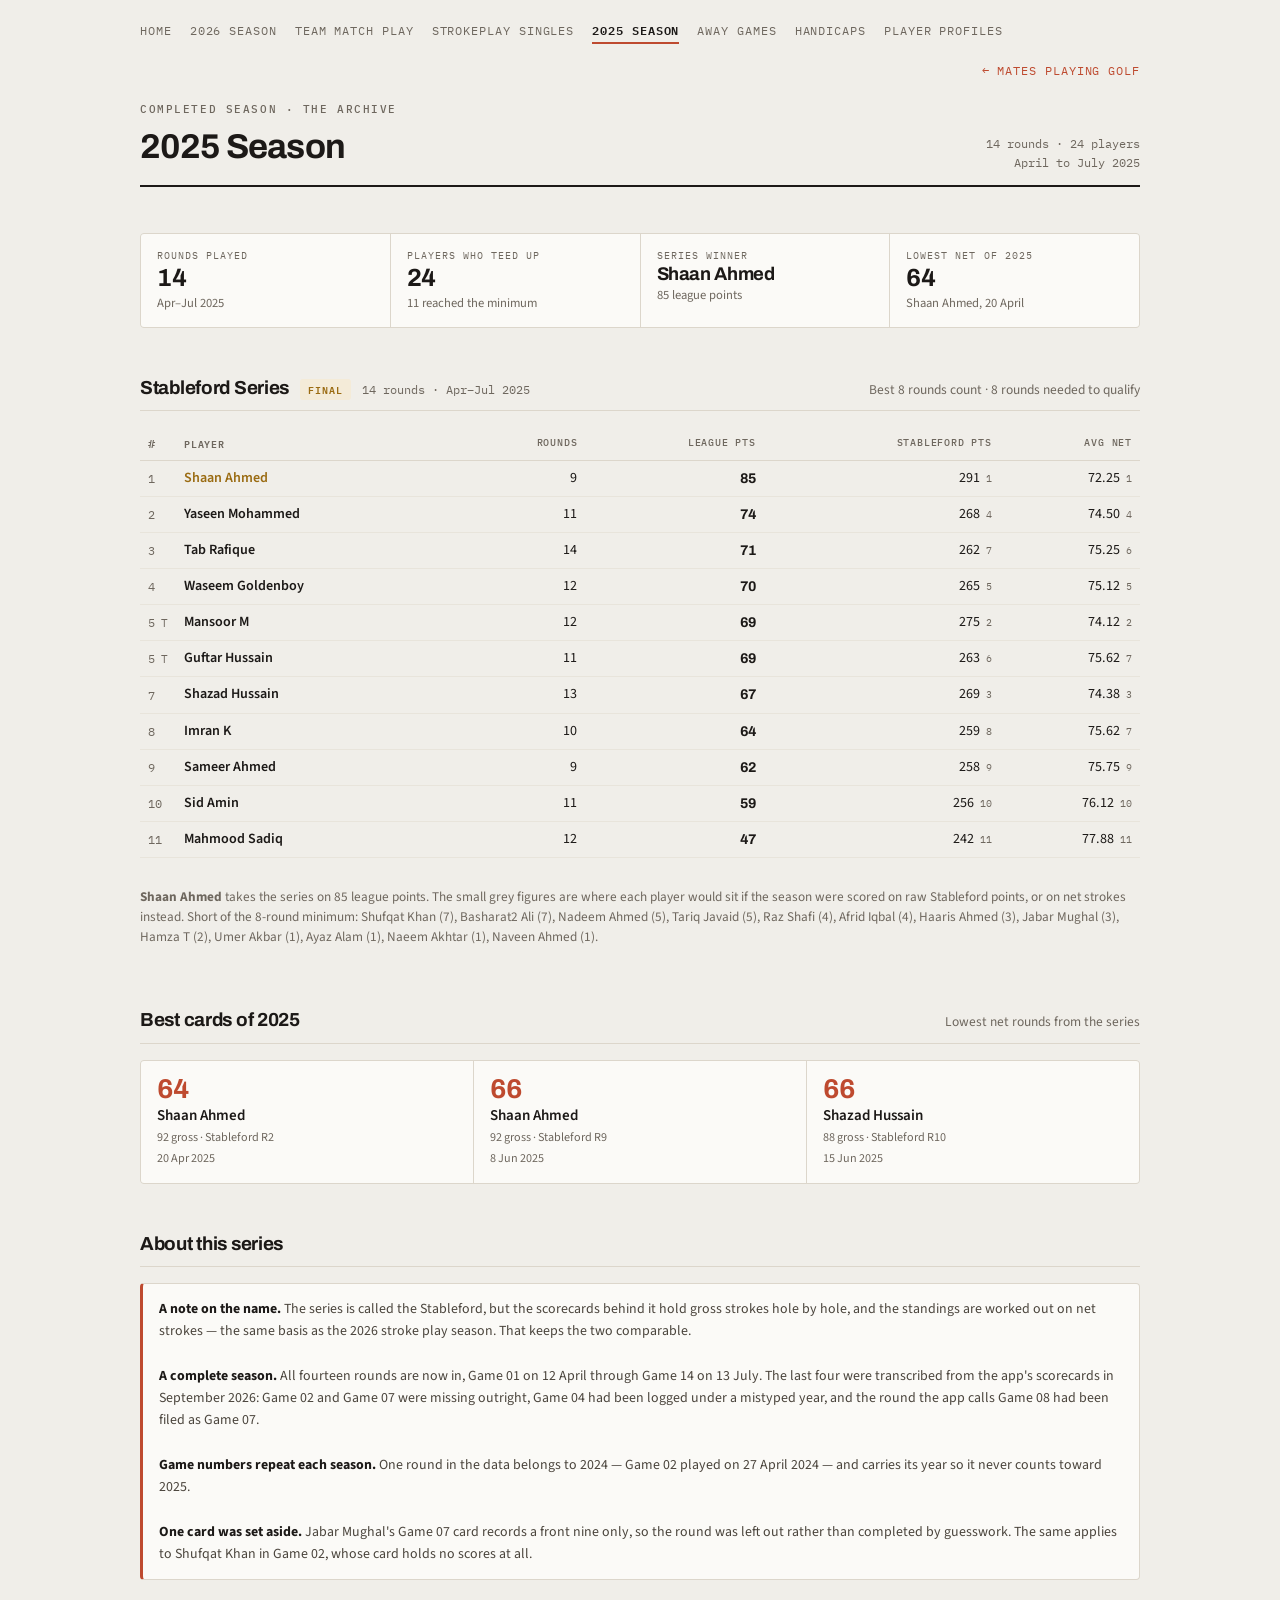
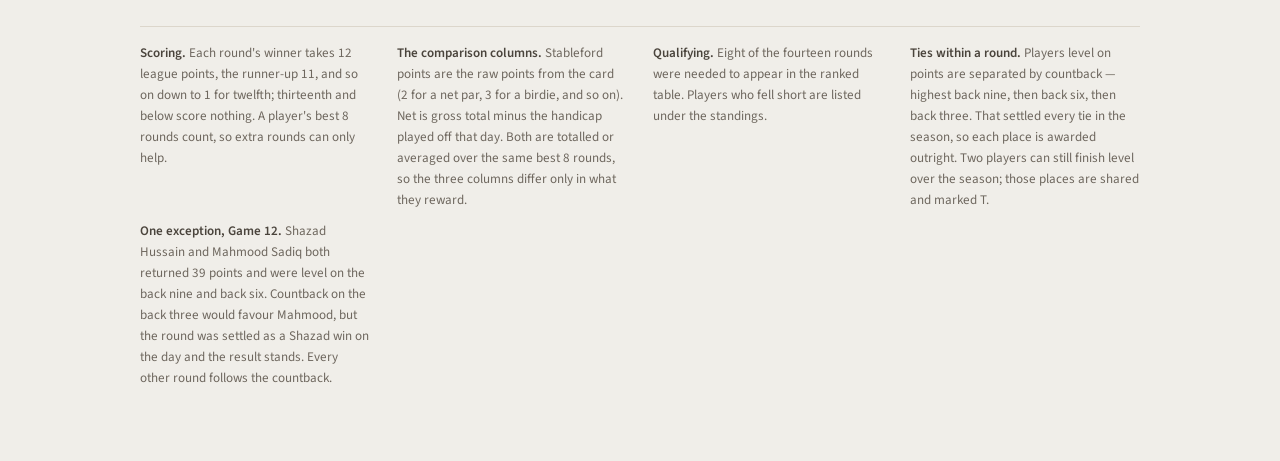
==== 2025season.html @ 140fae5c "Yaseen 12, Shufqat 21 (24 matches) -- deleted Waseem v Gaff, was 27-1 (Waseem)" ====
<!doctype html>
<html lang="en">
<head>
<meta charset="utf-8">
<meta name="viewport" content="width=device-width,initial-scale=1">
<title>2025 Season</title>
<meta name="description" content="The 2025 Stableford series - final standings from 14 rounds, April to July 2025.">
<link rel="stylesheet" href="https://fonts.googleapis.com/css2?family=Archivo:wght@500;600;700;800&family=IBM+Plex+Mono:wght@400;500;600&family=Source+Sans+3:wght@400;500;600;700&display=swap">
<link rel="stylesheet" href="style.css?v=6643a552">
<link rel="icon" href="favicon-32.png?v=7d5e942c" sizes="32x32" type="image/png">
<link rel="icon" href="favicon-16.png?v=1fc5ad18" sizes="16x16" type="image/png">
<link rel="apple-touch-icon" href="apple-touch-icon.png?v=20639bb8">
</head>
<body>
<div class="page">

  <nav class="sitenav">
    <a href="index.html">Home</a>
    <a href="season.html">2026 season</a>
    <a href="matchplay.html">Team match play</a>
    <a href="strokeplay2026.html">Strokeplay Singles</a>
    <a href="2025season.html" aria-current="page">2025 season</a>
    <a href="awaygames.html">Away games</a>
    <a href="handicaps.html">Handicaps</a>
    <a href="profiles.html">Player profiles</a>
    <a class="back" target="_top" href="https://sites.google.com/view/mpgolf">&larr; Mates Playing Golf</a>
  </nav>

  <header class="masthead">
    <div>
      <div class="eyebrow">Completed season &middot; the archive</div>
      <h1>2025 Season</h1>
    </div>
    <div class="stamp">14 rounds &middot; 24 players<br>April to July 2025</div>
  </header>

  <div class="strip">
    <div class="stat"><span class="k">Rounds played</span><span class="v num">14</span><span class="sub">Apr&ndash;Jul 2025</span></div>
    <div class="stat"><span class="k">Players who teed up</span><span class="v num" id="sPlayed">0</span><span class="sub" id="sQual"></span></div>
    <div class="stat"><span class="k">Series winner</span><span class="v num" id="sWinner" style="font-size:1.15rem">&mdash;</span><span class="sub" id="sWinAvg"></span></div>
    <div class="stat"><span class="k">Lowest net of 2025</span><span class="v num">64</span><span class="sub">Shaan Ahmed, 20 April</span></div>
  </div>

  <section>
    <div class="head">
      <div class="head-l">
        <h2>Stableford Series</h2>
        <span class="chip done">Final</span>
        <span class="when">14 rounds &middot; Apr&ndash;Jul 2025</span>
      </div>
      <p>Best 8 rounds count &middot; 8 rounds needed to qualify</p>
    </div>
    <div class="t-scroll"><table id="stableford"></table></div>
    <p class="after" id="sfNote"></p>
  </section>

  <section>
    <div class="head">
      <div class="head-l"><h2>Best cards of 2025</h2></div>
      <p>Lowest net rounds from the series</p>
    </div>
    <div class="cards" id="best2025"></div>
  </section>

  <section>
    <div class="head">
      <div class="head-l"><h2>About this series</h2></div>
    </div>
    <div class="note">
      <b>A note on the name.</b> The series is called the Stableford, but the scorecards behind it
      hold gross strokes hole by hole, and the standings are worked out on net strokes &mdash; the same
      basis as the 2026 stroke play season. That keeps the two comparable.
      <br><br>
      <b>A complete season.</b> All fourteen rounds are now in, Game 01 on 12 April through Game 14
      on 13 July. The last four were transcribed from the app's scorecards in September 2026:
      Game 02 and Game 07 were missing outright, Game 04 had been logged under a mistyped year, and
      the round the app calls Game 08 had been filed as Game 07.
      <br><br>
      <b>Game numbers repeat each season.</b> One round in the data belongs to 2024 &mdash; Game 02
      played on 27 April 2024 &mdash; and carries its year so it never counts toward 2025.
      <br><br>
      <b>One card was set aside.</b> Jabar Mughal's Game 07 card records a front nine only, so the
      round was left out rather than completed by guesswork. The same applies to Shufqat Khan in
      Game 02, whose card holds no scores at all.
    </div>
  </section>

  <footer>
    <div><b>Scoring.</b> Each round's winner takes 12 league points, the runner-up 11, and so on down to 1 for twelfth; thirteenth and below score nothing. A player's best 8 rounds count, so extra rounds can only help.</div>
    <div><b>The comparison columns.</b> Stableford points are the raw points from the card (2 for a net par, 3 for a birdie, and so on). Net is gross total minus the handicap played off that day. Both are totalled or averaged over the same best 8 rounds, so the three columns differ only in what they reward.</div>
    <div><b>Qualifying.</b> Eight of the fourteen rounds were needed to appear in the ranked table. Players who fell short are listed under the standings.</div>
    <div><b>Ties within a round.</b> Players level on points are separated by countback &mdash; highest back nine, then back six, then back three. That settled every tie in the season, so each place is awarded outright. Two players can still finish level over the season; those places are shared and marked T.</div>
    <div><b>One exception, Game 12.</b> Shazad Hussain and Mahmood Sadiq both returned 39 points and were level on the back nine and back six. Countback on the back three would favour Mahmood, but the round was settled as a Shazad win on the day and the result stands. Every other round follows the countback.</div>
  </footer>
</div>

<script src="data.js?v=4322b014"></script>
<script>

  /* ---------- Stableford series standings ---------- */
  (function(){
    // rank the two comparison columns so each player's placing under every
    // basis is visible at a glance
    function rankMap(idx, better){
      const sorted = [...STABLEFORD].sort((a,b) => better(a[idx], b[idx]));
      const m = new Map(); let rank = 0, prev = null;
      sorted.forEach((r,i) => {
        if (prev === null || r[idx] !== prev) rank = i + 1;
        prev = r[idx]; m.set(r[1], rank);
      });
      return m;
    }
    const sfRank  = rankMap(4, (a,b) => b - a);   // more Stableford points is better
    const netRank = rankMap(5, (a,b) => a - b);   // lower net average is better
    const ranks = STABLEFORD.map(r => r[0]);

    document.getElementById('stableford').innerHTML =
      `<thead><tr><th class="rk">#</th><th class="nm">Player</th><th>Rounds</th>
        <th>League pts</th><th>Stableford pts</th><th>Avg net</th></tr></thead><tbody>` +
      STABLEFORD.map(r => `<tr class="${r[0] === 1 ? 'win' : ''}">
          <td class="rk">${r[0]}${ranks.filter(x => x === r[0]).length > 1 ? '<span class="tie">T</span>' : ''}</td>
          <td class="nm">${r[1]}</td>
          <td>${r[2]}</td>
          <td class="key">${r[3]}</td>
          <td>${r[4]}<span class="mini">${sfRank.get(r[1])}</span></td>
          <td>${r[5].toFixed(2)}<span class="mini">${netRank.get(r[1])}</span></td>
        </tr>`).join('') + `</tbody>`;

    document.getElementById('sfNote').innerHTML =
      `<b>${STABLEFORD[0][1]}</b> takes the series on ${STABLEFORD[0][3]} league points. ` +
      `The small grey figures are where each player would sit if the season were scored on raw ` +
      `Stableford points, or on net strokes instead. ` +
      `Short of the 8-round minimum: ` + SF_UNRANKED.map(u => `${u[0]} (${u[1]})`).join(', ') + '.';

    document.getElementById('sPlayed').textContent = STABLEFORD.length + SF_UNRANKED.length;
    document.getElementById('sQual').textContent = `${STABLEFORD.length} reached the minimum`;
    document.getElementById('sWinner').textContent = STABLEFORD[0][1];
    document.getElementById('sWinAvg').textContent = STABLEFORD[0][3] + ' league points';
  })();

  /* ---------- best cards from 2025 only ---------- */
  document.getElementById('best2025').innerHTML = BEST
    .filter(r => r[4].endsWith('2025'))
    .map(([p,net,gross,ev,d]) => `
      <div class="card">
        <span class="net num">${net}</span>
        <span class="who">${p}</span>
        <span class="meta">${gross} gross &middot; ${ev}</span>
        <span class="meta">${d}</span>
      </div>`).join('');
</script>
<script src="fresh.js?v=aaacb79a"></script>
</body>
</html>
---- style.css ----
/* ============================================================
   Golf Society 2026 — shared styles for every page
   ============================================================ */

:root{
  --ground:#F0EEE9;
  --surface:#FBFAF7;
  --surface-sunk:#E7E4DD;
  --border:#DCD6CB;
  --hairline:#E8E4DB;
  --ink:#1C1917;
  --ink-2:#4A443C;
  --muted:#6E675E;
  --accent:#BE4A2F;
  --accent-wash:#F6E6E0;
  --gold:#9A6B12;
  --gold-wash:#F4EBD8;
  --live:#1B6B4C;
  --live-wash:#E2EFE8;
  --teamA:#BE4A2F;
  --teamA-wash:#F6E6E0;
  --teamB:#1160B8;
  --teamB-wash:#E1EAF7;
  --grid-open:#EDEAE3;
}
@media (prefers-color-scheme: dark){
  :root:not([data-theme="light"]){
    --ground:#14171A; --surface:#1B1F23; --surface-sunk:#22272C;
    --border:#2E353B; --hairline:#262C31;
    --ink:#E8E6E1; --ink-2:#BDBAB4; --muted:#949B9F;
    --accent:#E06A45; --accent-wash:#33201A;
    --gold:#D9A93C; --gold-wash:#302716;
    --live:#4FBF8E; --live-wash:#152A22;
    --teamA:#E06A45; --teamA-wash:#33201A;
    --teamB:#4C93D8; --teamB-wash:#16263A;
    --grid-open:#20252A;
  }
}
:root[data-theme="dark"]{
  --ground:#14171A; --surface:#1B1F23; --surface-sunk:#22272C;
  --border:#2E353B; --hairline:#262C31;
  --ink:#E8E6E1; --ink-2:#BDBAB4; --muted:#949B9F;
  --accent:#E06A45; --accent-wash:#33201A;
  --gold:#D9A93C; --gold-wash:#302716;
  --live:#4FBF8E; --live-wash:#152A22;
  --teamA:#E06A45; --teamA-wash:#33201A;
  --teamB:#4C93D8; --teamB-wash:#16263A;
  --grid-open:#20252A;
}

*{box-sizing:border-box;}
html{color-scheme:light dark;}
body{margin:0;background:var(--ground);color:var(--ink);
  font-family:'Source Sans 3',ui-sans-serif,system-ui,sans-serif;font-size:16px;line-height:1.5;
  -webkit-font-smoothing:antialiased;}
img{max-width:100%;}
h1,h2,h3,.num{font-family:'Archivo',ui-sans-serif,system-ui,sans-serif;text-wrap:balance;}
.num{font-variant-numeric:tabular-nums;}
a{color:var(--accent);}
:focus-visible{outline:2px solid var(--accent);outline-offset:2px;}
.page{max-width:1040px;margin:0 auto;padding:22px 20px 72px;display:flex;flex-direction:column;gap:46px;}

/* ---------- site nav ---------- */
.sitenav{display:flex;gap:18px;flex-wrap:wrap;font-family:'IBM Plex Mono',ui-monospace,monospace;
  font-size:.72rem;letter-spacing:.08em;text-transform:uppercase;margin-bottom:-30px;}
.sitenav a{text-decoration:none;color:var(--muted);padding-bottom:3px;border-bottom:2px solid transparent;}
.sitenav a:hover{color:var(--ink);}
.sitenav a[aria-current]{color:var(--ink);border-bottom-color:var(--accent);font-weight:600;}
.sitenav .back{margin-left:auto;color:var(--accent);}
.sitenav .back:hover{color:var(--ink);}
@media (max-width:720px){.sitenav .back{margin-left:0;width:100%;}}

/* ---------- masthead ---------- */
.masthead{display:flex;justify-content:space-between;align-items:flex-end;gap:20px;flex-wrap:wrap;
  border-bottom:2px solid var(--ink);padding-bottom:12px;}
.eyebrow{font-family:'IBM Plex Mono',monospace;font-size:.7rem;font-weight:500;letter-spacing:.14em;
  text-transform:uppercase;color:var(--muted);}
.masthead h1{margin:4px 0 0;font-size:clamp(1.6rem,4.5vw,2.15rem);font-weight:700;letter-spacing:-.02em;}
.masthead .stamp{font-family:'IBM Plex Mono',monospace;font-size:.72rem;color:var(--muted);
  text-align:right;line-height:1.7;}

/* ---------- stat strip ---------- */
.strip{display:grid;grid-template-columns:repeat(4,1fr);gap:1px;background:var(--border);
  border:1px solid var(--border);border-radius:4px;overflow:hidden;}
@media (max-width:620px){.strip{grid-template-columns:repeat(2,1fr);}}
.stat{background:var(--surface);padding:14px 16px;display:flex;flex-direction:column;gap:1px;}
.stat .k{font-family:'IBM Plex Mono',monospace;font-size:.64rem;letter-spacing:.1em;
  text-transform:uppercase;color:var(--muted);}
.stat .v{font-family:'Archivo',sans-serif;font-size:1.55rem;font-weight:700;
  font-variant-numeric:tabular-nums;letter-spacing:-.02em;line-height:1.15;}
.stat .v .of{font-size:.9rem;font-weight:500;color:var(--muted);}
.stat .sub{font-size:.79rem;color:var(--muted);}

/* ---------- section headers ---------- */
/* an author display rule beats the UA stylesheet's [hidden]{display:none},
   so anything using the hidden attribute needs this to actually disappear */
[hidden]{display:none !important;}
section{display:flex;flex-direction:column;gap:16px;}
.head{display:flex;justify-content:space-between;align-items:baseline;gap:12px;flex-wrap:wrap;
  border-bottom:1px solid var(--border);padding-bottom:8px;}
.head-l{display:flex;align-items:baseline;gap:11px;flex-wrap:wrap;}
.head h2{margin:0;font-size:1.18rem;font-weight:700;letter-spacing:-.015em;}
.head .when{font-family:'IBM Plex Mono',monospace;font-size:.72rem;color:var(--muted);}
.head p{margin:0;font-size:.84rem;color:var(--muted);}
.chip{font-family:'IBM Plex Mono',monospace;font-size:.63rem;font-weight:600;letter-spacing:.09em;
  text-transform:uppercase;padding:3px 8px;border-radius:3px;background:var(--surface-sunk);color:var(--ink-2);}
.chip.live{background:var(--live-wash);color:var(--live);}
.chip.done{background:var(--gold-wash);color:var(--gold);}
.after{font-size:.83rem;color:var(--muted);}

/* ---------- bar chart ---------- */
.bars{display:grid;grid-template-columns:auto 1fr auto;gap:3px 12px;align-items:center;}
.bars .nm{font-size:.86rem;font-weight:600;white-space:nowrap;}
.bars .nm .rk{color:var(--muted);font-weight:500;font-family:'IBM Plex Mono',monospace;
  font-size:.72rem;margin-right:7px;}
.track{height:16px;background:var(--surface-sunk);border-radius:3px;overflow:hidden;}
.fill{height:100%;background:var(--accent);border-radius:0 4px 4px 0;}
.fill.top{background:var(--gold);}
.bars .val{font-family:'Archivo',sans-serif;font-weight:700;font-variant-numeric:tabular-nums;
  font-size:.9rem;white-space:nowrap;}
.bars .val small{font-family:'Source Sans 3',sans-serif;font-weight:400;color:var(--muted);
  font-size:.74rem;margin-left:6px;}
@media (max-width:560px){
  .bars{grid-template-columns:1fr auto;}
  .bars .track{grid-column:1 / -1;}
}

/* ---------- tables ---------- */
.t-scroll{overflow-x:auto;}
table{width:100%;border-collapse:collapse;font-size:.88rem;}
th,td{padding:7px 8px;text-align:right;white-space:nowrap;font-variant-numeric:tabular-nums;
  border-bottom:1px solid var(--hairline);}
th{font-family:'IBM Plex Mono',monospace;font-size:.62rem;font-weight:500;letter-spacing:.08em;
  text-transform:uppercase;color:var(--muted);border-bottom:1px solid var(--border);}
th.sortable{cursor:pointer;user-select:none;}
th.sortable:hover{color:var(--ink);}
th.sortable::after{content:"";opacity:.35;margin-left:5px;}
th.sortable[data-dir="asc"]::after{content:"\2191";opacity:1;color:var(--accent);}
th.sortable[data-dir="desc"]::after{content:"\2193";opacity:1;color:var(--accent);}
td.rk,th.rk{width:2.6em;text-align:left;color:var(--muted);font-family:'IBM Plex Mono',monospace;font-size:.78rem;}
td.nm,th.nm{text-align:left;font-weight:600;}
tr.win td.nm{color:var(--gold);}
td.key{font-family:'Archivo',sans-serif;font-weight:700;text-align:right;}
td.pending{color:var(--muted);}
.mini{font-family:'IBM Plex Mono',ui-monospace,monospace;font-size:.62rem;
  color:var(--muted);margin-left:6px;}
.major-note{display:block;font-weight:400;font-size:.78rem;color:var(--muted);margin-top:2px;}
td .chip{font-size:.6rem;}
.tie{font-family:'IBM Plex Mono',monospace;font-size:.66rem;color:var(--muted);margin-left:6px;}
.pill{font-family:'IBM Plex Mono',monospace;font-size:.62rem;font-weight:600;letter-spacing:.05em;
  padding:2px 7px;border-radius:3px;background:var(--surface-sunk);color:var(--ink-2);}
.pill.est{background:var(--live-wash);color:var(--live);}

/* ---------- callout ---------- */
.note{background:var(--surface);border:1px solid var(--border);border-left:3px solid var(--accent);
  border-radius:4px;padding:14px 16px;font-size:.87rem;color:var(--ink-2);line-height:1.6;}
.note b{color:var(--ink);}

/* ---------- cards ---------- */
.cards{display:grid;grid-template-columns:repeat(auto-fit,minmax(215px,1fr));gap:1px;
  background:var(--border);border:1px solid var(--border);border-radius:4px;overflow:hidden;}
.card{background:var(--surface);padding:15px 16px;display:flex;flex-direction:column;gap:2px;}
.card .net{font-family:'Archivo',sans-serif;font-size:1.7rem;font-weight:700;line-height:1;
  font-variant-numeric:tabular-nums;color:var(--accent);}
.card .who{font-weight:600;font-size:.94rem;}
.card .meta{font-size:.76rem;color:var(--muted);}

/* ---------- match play: compact score panel ---------- */
.mp{display:grid;grid-template-columns:1fr auto 1fr;align-items:center;gap:clamp(10px,3vw,26px);
  background:var(--surface);border:1px solid var(--border);border-radius:4px;padding:20px clamp(16px,3vw,26px);}
@media (max-width:560px){.mp{grid-template-columns:1fr;text-align:center;}}
.mp .t{display:flex;flex-direction:column;gap:1px;}
.mp .t.r{text-align:right;}
@media (max-width:560px){.mp .t,.mp .t.r{text-align:center;}}
.mp .t .lbl{font-family:'IBM Plex Mono',monospace;font-size:.7rem;font-weight:600;letter-spacing:.08em;
  text-transform:uppercase;}
.mp .t.a .lbl{color:var(--teamA);} .mp .t.b .lbl{color:var(--teamB);}
.mp .t .sc{font-family:'Archivo',sans-serif;font-size:2.8rem;font-weight:800;line-height:1;
  letter-spacing:-.03em;font-variant-numeric:tabular-nums;}
.mp .t.a .sc{color:var(--teamA);} .mp .t.b .sc{color:var(--teamB);}
.mp .mid{font-family:'Archivo',sans-serif;font-weight:700;font-size:.85rem;color:var(--muted);
  letter-spacing:.1em;}
.mp-note{font-size:.86rem;color:var(--muted);}

/* Golfathon: the event and who took part, no scoring */
.ga-players .lbl{display:block;font-family:'IBM Plex Mono',ui-monospace,monospace;
  font-size:.6rem;font-weight:600;letter-spacing:.08em;text-transform:uppercase;
  color:var(--muted);margin-bottom:9px;}
.ga-players ul{list-style:none;margin:0;padding:0;display:flex;flex-wrap:wrap;gap:8px;}
.ga-players li{font-weight:600;font-size:.92rem;padding:6px 12px;border-radius:4px;
  background:var(--surface-sunk);border:1px solid var(--border);}

/* ---------- match play: full board ---------- */
.board{display:grid;grid-template-columns:1fr auto 1fr;gap:clamp(10px,3vw,28px);align-items:stretch;}
@media (max-width:640px){.board{grid-template-columns:1fr;}}
.side{background:var(--surface);border:1px solid var(--border);border-radius:4px;
  padding:22px clamp(16px,3vw,26px);display:flex;flex-direction:column;gap:2px;position:relative;overflow:hidden;}
.side::before{content:"";position:absolute;inset:0 auto 0 0;width:5px;background:var(--tint);}
.side.a{--tint:var(--teamA);--lead-wash:var(--teamA-wash);}
.side.b{--tint:var(--teamB);--lead-wash:var(--teamB-wash);}
.side.lead{background:var(--lead-wash);border-color:var(--tint);}
.side .who{font-family:'IBM Plex Mono',monospace;font-size:.74rem;font-weight:600;letter-spacing:.08em;
  text-transform:uppercase;color:var(--tint);}
.side .score{font-family:'Archivo',sans-serif;font-size:clamp(3.4rem,11vw,4.6rem);font-weight:800;
  line-height:.95;letter-spacing:-.04em;font-variant-numeric:tabular-nums;color:var(--tint);}
.side .cap{font-size:.85rem;color:var(--muted);}
.side .form{display:flex;gap:3px;margin-top:12px;}
.form i{width:100%;height:5px;border-radius:1px;background:var(--surface-sunk);font-style:normal;}
.form i.w{background:var(--tint);}
.form i.h{background:var(--muted);opacity:.55;}
.mid-col{display:flex;flex-direction:column;align-items:center;justify-content:center;gap:6px;padding:0 4px;}
.mid-col .vs{font-family:'Archivo',sans-serif;font-weight:700;font-size:.9rem;color:var(--muted);letter-spacing:.1em;}
.mid-col .rule{width:1px;flex:1;background:var(--border);min-height:18px;}
@media (max-width:640px){.mid-col{flex-direction:row;}.mid-col .rule{width:100%;height:1px;flex:1;min-height:0;}}
.verdict{display:flex;align-items:baseline;gap:10px;flex-wrap:wrap;font-size:1.02rem;margin:0;}
.verdict b{font-family:'Archivo',sans-serif;font-weight:700;}

/* ---------- match play: race chart ---------- */
.chart-wrap{position:relative;}
#race{width:100%;height:auto;display:block;touch-action:pan-y;}
#race text{font-family:'IBM Plex Mono',monospace;}
.tip{position:absolute;pointer-events:none;opacity:0;transition:opacity .12s;
  background:var(--surface);border:1px solid var(--border);border-radius:4px;
  padding:8px 10px;font-size:.78rem;line-height:1.45;min-width:150px;
  box-shadow:0 6px 20px -10px rgba(0,0,0,.45);z-index:5;}
.tip .t-h{font-family:'IBM Plex Mono',monospace;font-size:.66rem;letter-spacing:.08em;
  text-transform:uppercase;color:var(--muted);margin-bottom:4px;}
.tip .t-r{display:flex;justify-content:space-between;gap:14px;font-variant-numeric:tabular-nums;}
.tip .t-r b{font-weight:600;}
.tip .t-f{margin-top:5px;padding-top:5px;border-top:1px solid var(--hairline);color:var(--muted);font-size:.74rem;}
.legend{display:flex;gap:18px;flex-wrap:wrap;font-size:.82rem;color:var(--ink-2);}
.legend span{display:inline-flex;align-items:center;gap:7px;}
.legend-key{width:14px;height:3px;border-radius:2px;display:inline-block;}
.legend-key.a{background:var(--teamA);} .legend-key.b{background:var(--teamB);}
.legend-key.gap{height:10px;width:14px;border-radius:2px;background:var(--surface-sunk);}
.dot{width:10px;height:10px;border-radius:50%;display:inline-block;}
.dot.a{background:var(--teamA);} .dot.b{background:var(--teamB);}

/* ---------- match play: rosters ---------- */
.rosters{display:grid;grid-template-columns:1fr 1fr;gap:22px;}
@media (max-width:760px){.rosters{grid-template-columns:1fr;}}
.roster h3{margin:0 0 8px;font-family:'IBM Plex Mono',monospace;font-size:.74rem;font-weight:600;
  letter-spacing:.1em;text-transform:uppercase;display:flex;align-items:center;gap:8px;}
.roster.a h3{color:var(--teamA);} .roster.b h3{color:var(--teamB);}
.roster h3 .dot{background:currentColor;width:9px;height:9px;}
tr.idle td{color:var(--muted);font-weight:500;}
.star{color:var(--gold);font-size:.76rem;font-weight:600;margin-left:3px;}

/* ---------- match play: ledger ---------- */
.ledger{display:flex;flex-direction:column;}
.day{font-family:'IBM Plex Mono',monospace;font-size:.68rem;letter-spacing:.1em;text-transform:uppercase;
  color:var(--muted);padding:16px 0 6px;border-bottom:1px solid var(--border);}
.day:first-child{padding-top:0;}
.match{display:grid;grid-template-columns:1fr 62px 1fr 118px;align-items:center;gap:12px;
  padding:9px 0;border-bottom:1px solid var(--hairline);font-size:.9rem;}
@media (max-width:640px){
  .match{grid-template-columns:1fr 62px 1fr;gap:8px 10px;}
  .match .outcome{grid-column:1 / -1;text-align:left;}
}
.match .p{display:flex;flex-direction:column;gap:1px;min-width:0;}
.match .p.right{text-align:right;align-items:flex-end;}
.match .p .nm2{font-weight:600;overflow:hidden;text-overflow:ellipsis;}
.match .p.win.a .nm2{color:var(--teamA);} .match .p.win.b .nm2{color:var(--teamB);}
.match .p .sub{font-size:.72rem;color:var(--muted);}
.match .cards2{display:flex;justify-content:center;align-items:center;gap:6px;
  font-family:'Archivo',sans-serif;font-weight:700;font-variant-numeric:tabular-nums;}
.match .cards2 .dash{color:var(--muted);font-weight:500;}
.match .outcome{text-align:right;font-size:.78rem;color:var(--muted);}
.tag{display:inline-block;font-family:'IBM Plex Mono',monospace;font-size:.64rem;font-weight:600;
  letter-spacing:.06em;text-transform:uppercase;padding:2px 6px;border-radius:3px;}
.tag.big{background:var(--gold-wash);color:var(--gold);}
.tag.half{background:var(--surface-sunk);color:var(--ink-2);}

/* ---------- match play: pairings grid ---------- */
.grid-scroll{overflow-x:auto;border:1px solid var(--border);border-radius:4px;background:var(--surface);}
.pg{border-collapse:collapse;font-family:'IBM Plex Mono',monospace;font-size:.68rem;}
.pg th,.pg td{border:1px solid var(--hairline);padding:0;text-align:center;}
.pg td{width:30px;height:30px;}
.pg th.corner{background:var(--surface);}
.pg th.col{height:74px;width:30px;background:var(--teamB-wash);color:var(--teamB);font-weight:600;}
.pg th.col span{writing-mode:vertical-rl;transform:rotate(180deg);display:inline-block;padding:5px 0;}
.pg th.row{background:var(--teamA-wash);color:var(--teamA);font-weight:600;text-align:left;
  padding:0 10px;white-space:nowrap;}
.pg td.open{background:var(--grid-open);}
.pg td.done{background:var(--gold-wash);color:var(--gold);font-weight:600;}
.g-legend{display:flex;gap:18px;flex-wrap:wrap;font-size:.8rem;color:var(--ink-2);}
.g-legend span{display:inline-flex;align-items:center;gap:7px;}
.sw{width:13px;height:13px;border-radius:2px;border:1px solid var(--border);display:inline-block;}
.sw.done{background:var(--gold-wash);border-color:var(--gold);}
.sw.open{background:var(--grid-open);}

/* ---------- footer ---------- */
footer{border-top:1px solid var(--border);padding-top:16px;font-size:.82rem;color:var(--muted);
  display:grid;grid-template-columns:repeat(auto-fit,minmax(230px,1fr));gap:10px 26px;line-height:1.6;}
footer b{color:var(--ink-2);font-weight:600;}

@media (prefers-reduced-motion:reduce){*{transition:none!important;}}


/* team match play fixture list
   Two columns on a wide screen so ten matches read at a glance rather than as
   a long strip.

   COLOUR CARRIES THE TEAM, WEIGHT CARRIES THE RESULT. Every name is tinted in
   its own team's colour, so a row reads as A side against B side before it is
   read at all. The winner is the name at full strength and bold; a halved
   match shows both at full strength and neither bold, which is what a draw
   should look like. Colouring only the winner - the previous arrangement -
   left an unplayed fixture with no team in it at all, which is most of the
   list for most of the season.

   A browser too old for color-mix keeps the first declaration and simply
   shows every name at full team colour, which is a fair degradation.        */
.weeks{display:grid;grid-template-columns:repeat(auto-fit,minmax(320px,1fr));gap:14px;}
/* a size container, so the fixture list below can lay itself out against the
   width of THIS card rather than the width of the window. The match play
   page puts two week cards side by side, so a viewport-based breakpoint
   split a 334px card into two columns and squeezed the names to nothing. */
.wk{background:var(--surface);border:1px solid var(--border);border-radius:4px;
  padding:13px 14px;container-type:inline-size;}
.wk-h{display:flex;align-items:baseline;gap:9px;flex-wrap:wrap;margin-bottom:10px;
  padding-bottom:7px;border-bottom:1px solid var(--border);}
.wk-h b{font-size:.95rem;}
.wk-h .chip{margin-left:auto;}
.fx-list{list-style:none;margin:0;padding:0;display:grid;gap:1px 26px;
  grid-template-columns:1fr;}
/* two columns, never three: at three the names are squeezed to about 70px and
   the row stops being readable at a glance. Measured on the card, so the home
   page's single wide card splits in two while the match play page's paired
   cards each stay in one - which is what their width can carry. */
@container (min-width:660px){ .fx-list{grid-template-columns:1fr 1fr;} }
.fx{display:grid;grid-template-columns:1.4em minmax(0,1fr) auto minmax(0,1fr) auto;
  align-items:center;gap:7px;padding:4px 6px;border-radius:3px;font-size:.87rem;}
.fx + .fx{box-shadow:inset 0 1px 0 var(--hairline);}
.fx .no{font-family:'IBM Plex Mono',ui-monospace,monospace;font-size:.64rem;color:var(--muted);
  text-align:right;}

/* the two name cells. Each is a flex row so the form bars can sit on the
   outside edge and only the name itself is allowed to shrink. */
.fx-a,.fx-b{display:flex;align-items:center;gap:7px;min-width:0;}
.fx-a{justify-content:flex-end;text-align:right;}
.fx-a .nm,.fx-b .nm{white-space:nowrap;overflow:hidden;text-overflow:ellipsis;}
/* The quiet state is the team colour mixed toward the ink, not toward the
   card. Mixing toward the card washed the names out to 2.6:1 against it -
   unreadable - and would do the same in dark mode; mixing toward the ink keeps
   the hue, stays legible, and moves the right way in both palettes. */
.fx-a{color:var(--teamA);color:color-mix(in srgb,var(--teamA) 70%,var(--ink));}
.fx-b{color:var(--teamB);color:color-mix(in srgb,var(--teamB) 70%,var(--ink));}
.fx-a.won,.fx.halved .fx-a{color:var(--teamA);}
.fx-b.won,.fx.halved .fx-b{color:var(--teamB);}
.fx .won .nm{font-weight:700;}
.fx .nm .src{font-weight:400;}

/* form bars - fx.js explains what they mean. currentColor makes them take the
   name's team colour, so they brighten with it when that player won. */
.form{flex:none;display:inline-flex;align-items:center;gap:2px;font-style:normal;line-height:0;}
.form b{display:block;width:4px;height:11px;border-radius:1px;background:currentColor;opacity:.9;}
.form b.bw{width:9px;}                                    /* a win worth two */
.form b.h{opacity:.42;}                                          /* halved */
.form b.l{background:none;box-shadow:inset 0 0 0 1px currentColor;opacity:.34;}
.form.none{font-size:.85rem;line-height:1;opacity:.3;}     /* has not played */

.fx-v{font-family:'IBM Plex Mono',ui-monospace,monospace;font-size:.72rem;color:var(--muted);
  min-width:3.4em;text-align:center;}
.fx.done .fx-v{font-size:.8rem;font-weight:600;color:var(--ink);
  background:var(--surface-sunk);border-radius:3px;padding:1px 5px;font-variant-numeric:tabular-nums;}
.fx-r{font-family:'IBM Plex Mono',ui-monospace,monospace;font-size:.66rem;color:var(--muted);
  min-width:5.6em;text-align:right;}
.fx .pending{opacity:.75;}
.fx.late .fx-r{color:var(--accent);opacity:1;}

/* carried over: fixtures whose week closed without them being played.
   Set apart from the week's own ten by a rule and a heading, and tinted with
   the accent wash so an overdue game reads as something to act on rather than
   as one more row in a list. */
.wk-carry{margin-top:14px;padding-top:12px;border-top:1px dashed var(--border);}
.carry-h{display:flex;align-items:baseline;gap:9px;flex-wrap:wrap;margin-bottom:8px;}
.carry-h b{font-size:.82rem;text-transform:uppercase;letter-spacing:.06em;
  color:var(--accent);}
.carry-h span{font-size:.75rem;color:var(--muted);}
.wk-carry .fx{background:var(--accent-wash);}
.wk-carry .fx .fx-r{color:var(--accent);opacity:1;}

/* the submit-a-result button. Deliberately quiet: it is for two people, and
   everyone else on the page is a reader. */
.btn{display:inline-block;background:var(--accent);color:#fff;text-decoration:none;
  font-weight:600;font-size:.9rem;padding:9px 16px;border-radius:4px;}
.btn:hover{filter:brightness(1.08);}
.btn-note{margin:11px 0 0;font-size:.82rem;color:var(--muted);max-width:62ch;line-height:1.55;}

/* the legend, once under the list rather than once per week card */
.fx-key{display:flex;flex-wrap:wrap;align-items:center;gap:7px 16px;margin-top:12px;
  font-size:.73rem;color:var(--muted);}
.fx-key span{display:inline-flex;align-items:center;gap:6px;}
.fx-key .form{color:var(--ink-2);}
.fx-key .fx-key-t{color:var(--muted);}
.fx-key .fx-key-t:first-child{font-weight:600;color:var(--ink-2);font-size:.64rem;
  text-transform:uppercase;letter-spacing:.06em;}

/* Narrow cards, again measured on the card rather than the window: the date
   drops to its own line first, which buys back about 57px and keeps the names
   readable. Only if it is still hopeless do the form bars go - a name the
   reader cannot read is worse than a record they cannot see. */
@container (max-width:390px){
  .fx{grid-template-columns:1.4em minmax(0,1fr) auto minmax(0,1fr);row-gap:1px;}
  .fx-r{grid-column:2 / -1;text-align:right;}
}
@container (max-width:260px){ .fx .form{display:none;} }

/* The one-line "did my result land?" answer, under the submit heading. */
.lastup{margin:0 0 12px;font-size:.8rem;color:var(--muted);line-height:1.5;}
.lastup b{color:var(--ink-2);font-weight:600;}
.lastup a{color:var(--accent);}
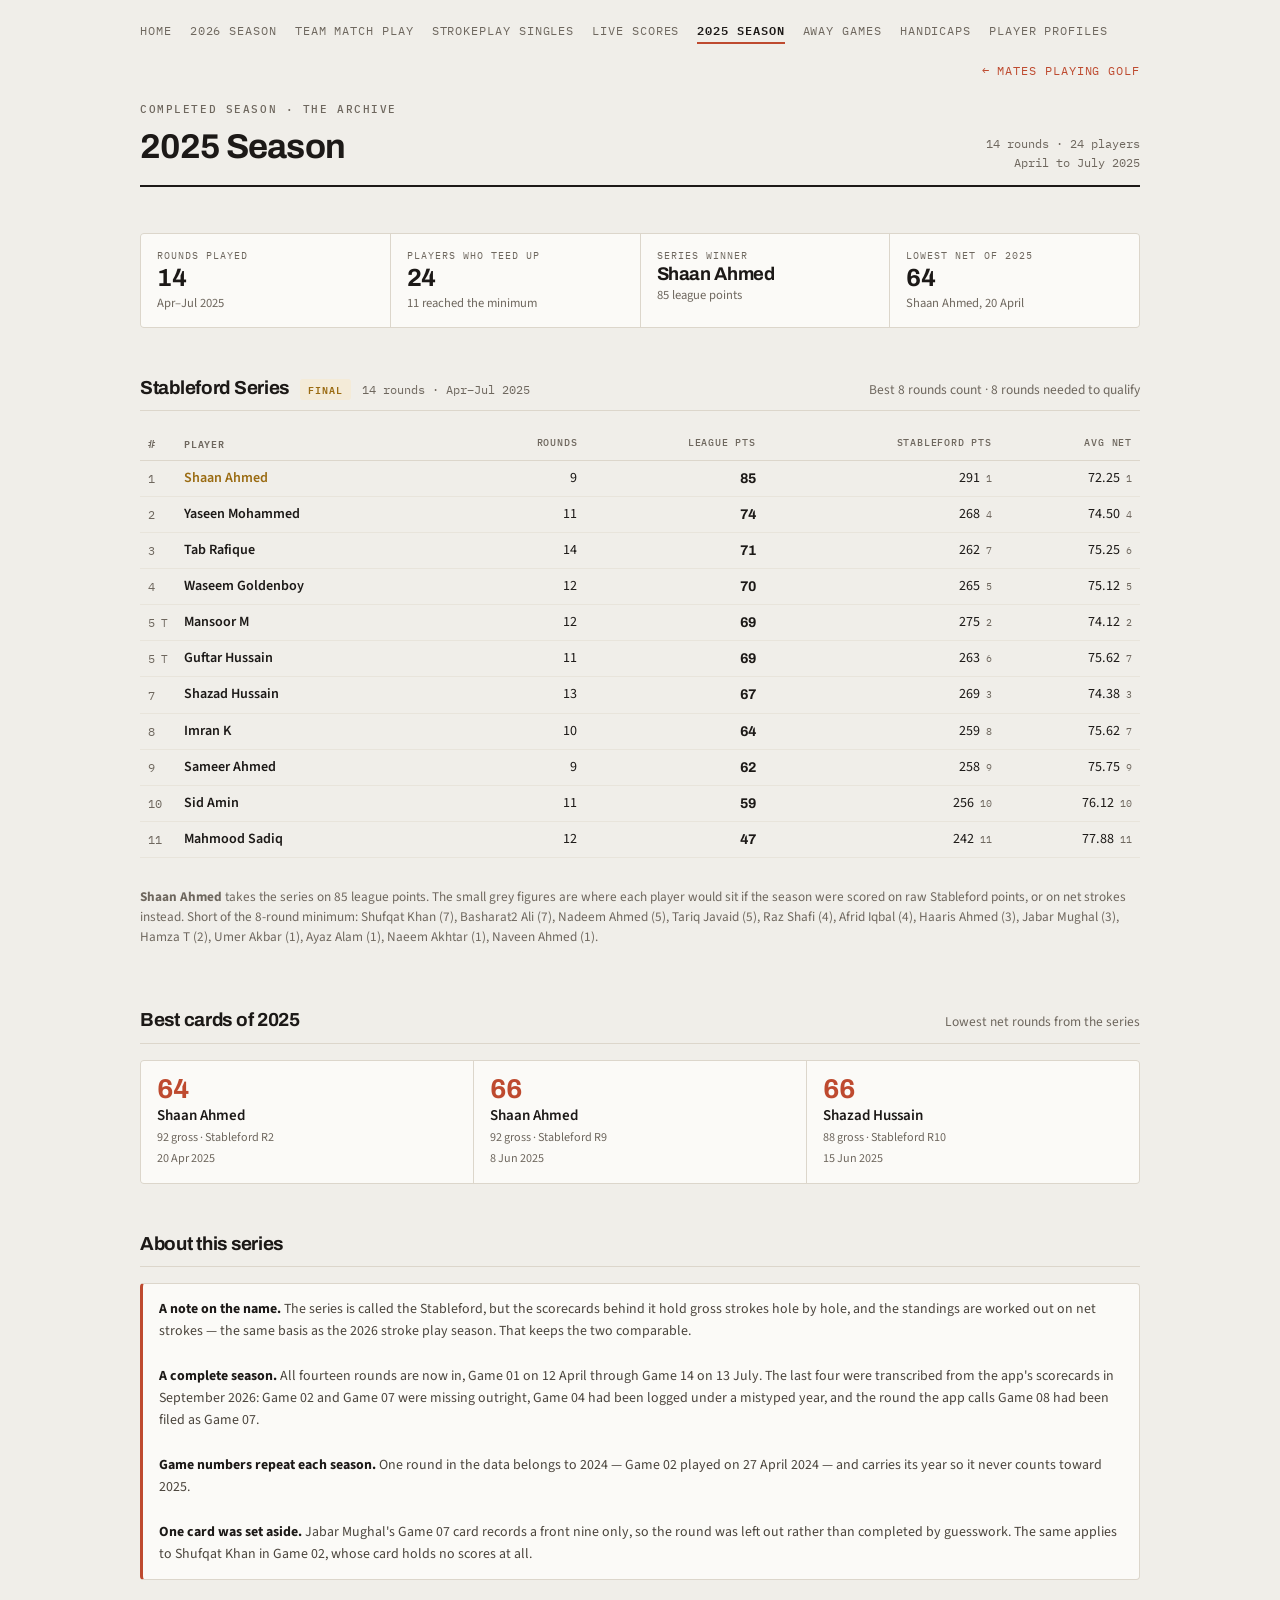
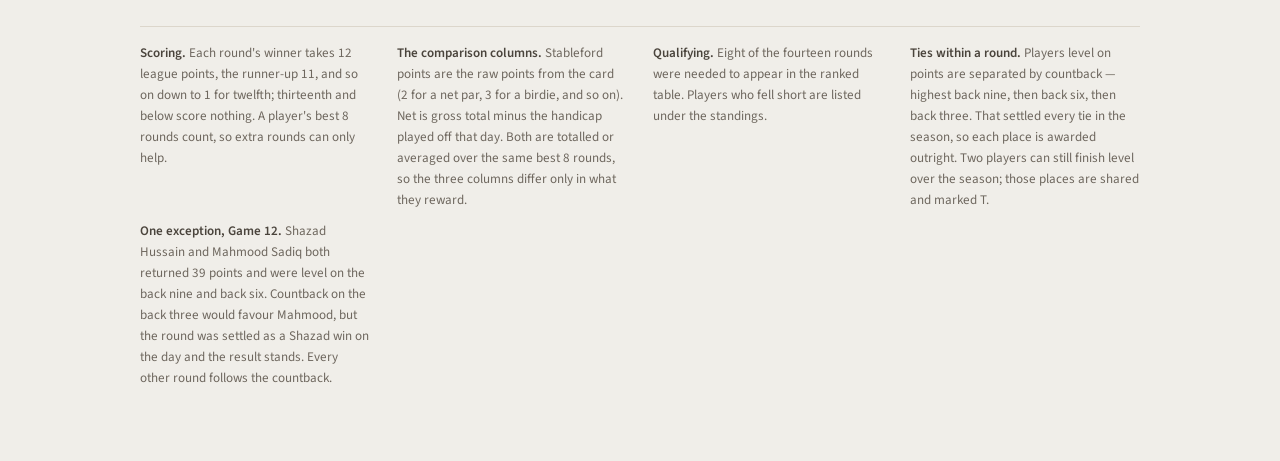
==== commit a218167d: "Take the live weekly singles work, with the handicap rule corrected Cherry-picked from Site-review_c" ====
--- a/2025season.html
+++ b/2025season.html
@@ -6,7 +6,7 @@
 <title>2025 Season</title>
 <meta name="description" content="The 2025 Stableford series - final standings from 14 rounds, April to July 2025.">
 <link rel="stylesheet" href="https://fonts.googleapis.com/css2?family=Archivo:wght@500;600;700;800&family=IBM+Plex+Mono:wght@400;500;600&family=Source+Sans+3:wght@400;500;600;700&display=swap">
-<link rel="stylesheet" href="style.css?v=6643a552">
+<link rel="stylesheet" href="style.css?v=f9a94ca1">
 <link rel="icon" href="favicon-32.png?v=7d5e942c" sizes="32x32" type="image/png">
 <link rel="icon" href="favicon-16.png?v=1fc5ad18" sizes="16x16" type="image/png">
 <link rel="apple-touch-icon" href="apple-touch-icon.png?v=20639bb8">
@@ -19,6 +19,7 @@
     <a href="season.html">2026 season</a>
     <a href="matchplay.html">Team match play</a>
     <a href="strokeplay2026.html">Strokeplay Singles</a>
+    <a href="live.html">Live scores</a>
     <a href="2025season.html" aria-current="page">2025 season</a>
     <a href="awaygames.html">Away games</a>
     <a href="handicaps.html">Handicaps</a>
@@ -94,7 +95,7 @@
   </footer>
 </div>
 
-<script src="data.js?v=4322b014"></script>
+<script src="data-2025.js"></script>
 <script>
 
   /* ---------- Stableford series standings ---------- */
--- a/style.css
+++ b/style.css
@@ -411,3 +411,51 @@
 .lastup{margin:0 0 12px;font-size:.8rem;color:var(--muted);line-height:1.5;}
 .lastup b{color:var(--ink-2);font-weight:600;}
 .lastup a{color:var(--accent);}
+
+/* "How to enter a result", under the submit button on the match play page.
+   Three steps and one worked example: a captain does this a few times a
+   season, so it has to be readable cold, and short enough that nobody
+   scrolls past it. */
+.how{margin:14px 0 0;padding-left:1.15em;font-size:.84rem;color:var(--ink-2);
+  line-height:1.6;}
+.how li{margin:2px 0;}
+.how li::marker{color:var(--accent);font-weight:700;font-size:.8rem;}
+
+.how-ex{margin:14px 0 0;padding:11px 13px;border:1px solid var(--rule);
+  border-radius:5px;background:var(--surface-sunk);max-width:34rem;}
+.how-ex figcaption{font-size:.78rem;font-weight:600;color:var(--ink-2);
+  margin-bottom:8px;}
+.how-ex dl{display:grid;grid-template-columns:auto 1fr;gap:4px 14px;margin:0;
+  font-size:.8rem;}
+.how-ex dt{color:var(--muted);white-space:nowrap;}
+.how-ex dd{margin:0;font-weight:600;font-family:'IBM Plex Mono',monospace;
+  font-size:.76rem;}
+.how-ex dd.q{font-weight:400;font-style:italic;color:var(--muted);
+  font-family:inherit;font-size:.8rem;}
+@container (max-width:420px){
+  .how-ex dl{grid-template-columns:1fr;gap:0 0;}
+  .how-ex dd{margin-bottom:7px;}
+}
+
+.how-else{margin:13px 0 0;padding-left:1.05em;font-size:.82rem;
+  color:var(--muted);line-height:1.6;}
+.how-else li{margin:3px 0;}
+.how-else b{color:var(--ink-2);}
+
+/* The form itself, behind a toggle under the submit button.
+   Shut by default: a captain who has done this before does not need two
+   screenshots in his way, and one who has not can open them without leaving
+   the page or hunting for a guide. auto-fit means the pair sit side by side
+   where there is room and stack on a phone, with no breakpoint to maintain. */
+.shots{margin:14px 0 0;}
+.shots summary{display:inline-block;cursor:pointer;font-size:.82rem;
+  font-weight:600;color:var(--accent);padding:3px 0;}
+.shots summary:hover{text-decoration:underline;}
+.shots-grid{display:grid;gap:16px;margin-top:12px;
+  grid-template-columns:repeat(auto-fit,minmax(230px,1fr));max-width:62rem;}
+.shots-grid figure{margin:0;}
+.shots-grid img{display:block;width:100%;height:auto;border:1px solid var(--border);
+  border-radius:5px;background:var(--surface);}
+.shots-grid figcaption{margin-top:7px;font-size:.78rem;color:var(--muted);
+  line-height:1.5;}
+.shots-grid figcaption b{color:var(--ink-2);font-weight:600;}
